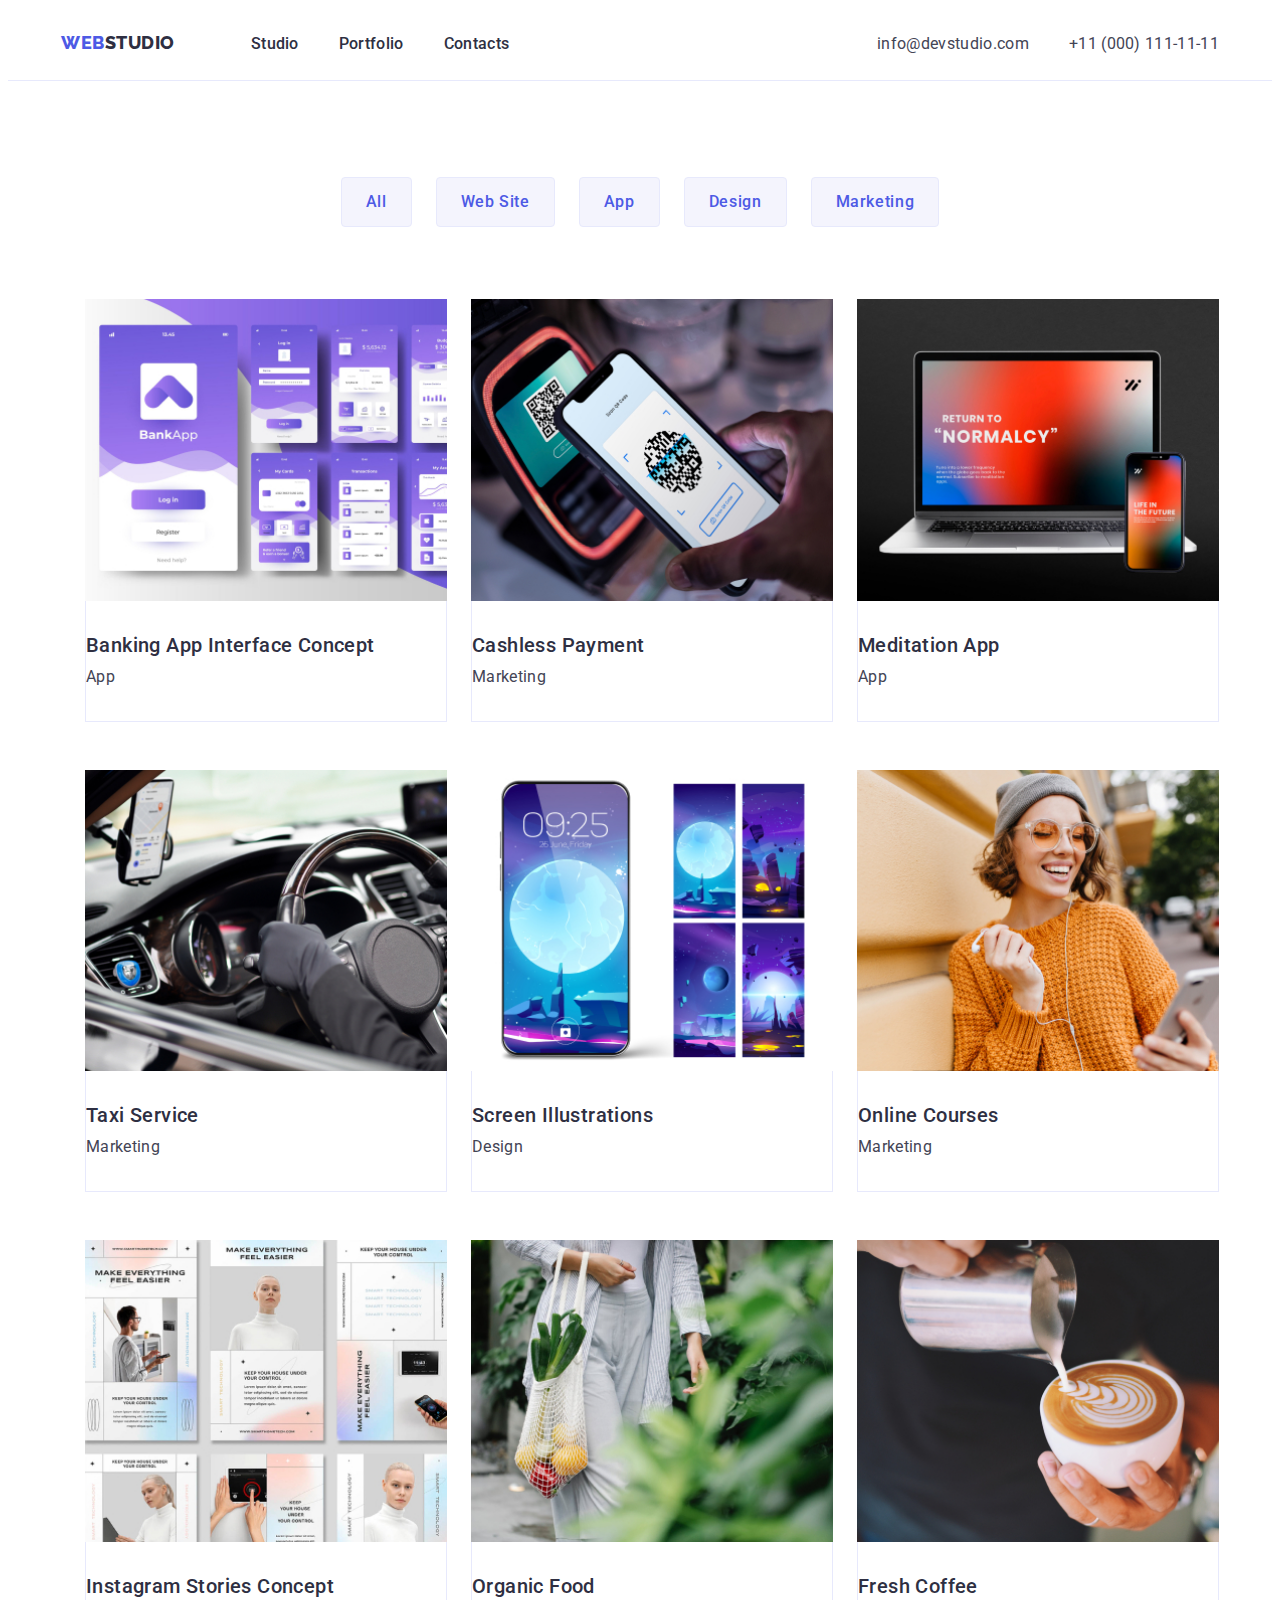
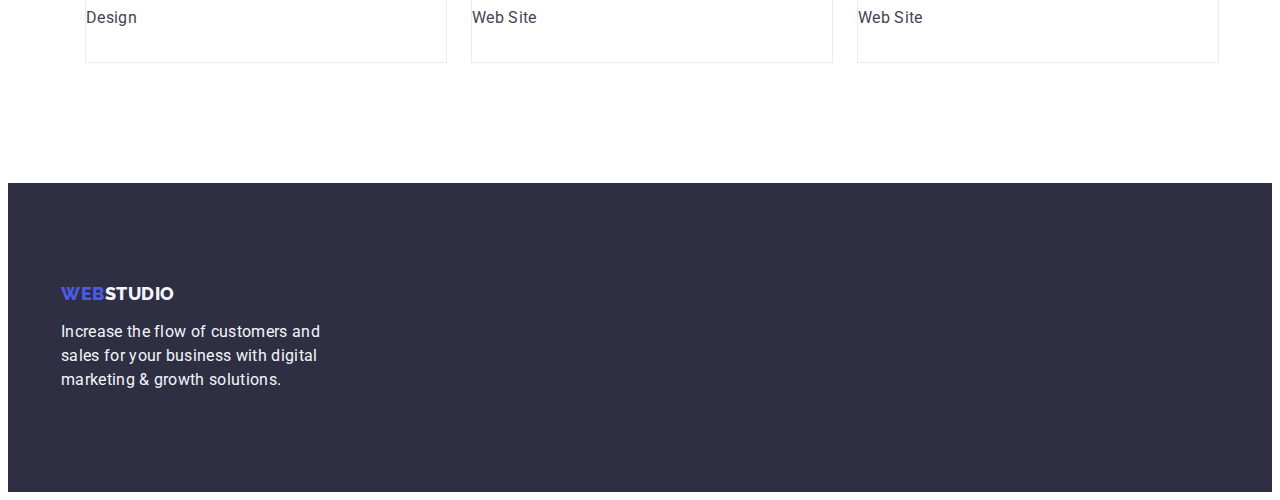
==== portfolio.html @ ad2b25e8 "Initial commit" ====
<!DOCTYPE html>
<html lang="en">
  <head>
    <meta charset="UTF-8">
    <meta http-equiv="X-UA-Compatible" content="IE=edge" >
    <meta name="viewport" content="width=device-width, initial-scale=1.0" >
    <title>Portfolio</title>
    <link rel="preconnect" href="https://fonts.googleapis.com" >
    <link rel="preconnect" href="https://fonts.gstatic.com" crossorigin >
    <link  
      href="https://fonts.googleapis.com/css2?family=Raleway:wght@800&family=Roboto:wght@400;500;700;900&display=swap" 
      rel="stylesheet">
    <link rel="stylesheet" href="css/styles.css">
  </head>
  <body>
    <!-- ================= HEADER ================= -->
    <header class="page-header">
      <div class="container page-header-container">
        <nav class="page-nav">
          <a class="logo link" href="./index.html">
            Web<span class="span-logo">Studio</span>
          </a>
          <ul class="list menu-list">
            <li>
              <a class="link-nav link" href="./index.html">Studio</a>
            </li>
            <li>
              <a class="link-nav link" href="./portfolio.html">Portfolio</a>
            </li>
            <li>
              <a class="link-nav link" href="">Contacts</a>
            </li>
          </ul>
        </nav>
        <address class="contacts">
          <ul class="list contacts-list">
            <li>
              <a class="link contact-item" href="mailto:info@devstudio.com">info@devstudio.com</a>
            </li>
            <li>
              <a class="link contact-item" href="tel:+110001111111">+11 (000) 111-11-11</a>
            </li>
          </ul>
        </address>
      </div>
    </header>
    <!--================= HEADER end ================= -->
    <main>
      <section class="gallery">
        <!-- ================= FILTERS =================  -->
        <h1 class="section-title visually-hidden">Our projects</h1>
        <div class="container">
           <ul class="list filter-list">
            <li><button class="filter-item" type="button">All</button></li>
            <li><button class="filter-item" type="button">Web Site</button></li>
            <li><button class="filter-item" type="button">App</button></li>
            <li><button class="filter-item" type="button">Design</button></li>
            <li><button class="filter-item" type="button">Marketing</button></li>
          </ul>
        </div>

          <!-- ================= FILTERS end =================  -->
        <div class="container">
          <ul class="list flex-grid-margin">
            <li class="list-content-item gallery-item">
              <a class="link" href="">
                <img class="grid-image" src="./images/Banking-App.jpg" alt="Banking APP presetation images">
              </a>
              <div class="gallery-item-border">
                <h2 class="list-content-title">Banking App Interface Concept</h2>
                <p class="item-description">App</p>
              </div>
            </li>
            <li class="list-content-item gallery-item">
              <a class="link" href="">
                <img class="grid-image" src="./images/Cashless-Paiment.jpg" alt="Cashless Payment APP image">
              </a>
              <div class="gallery-item-border">
                <h2 class="list-content-title">Cashless Payment</h2>
                <p class="item-description">Marketing</p>
              </div>
            </li>
            <li class="list-content-item gallery-item">
              <a class="link" href="">
                <img class="grid-image" src="./images/Meditation-App.jpg" alt="Meditation APP image">
              </a>
              <div class="gallery-item-border">
                <h2 class="list-content-title">Meditation App</h2>
                <p class="item-description">App</p>
              </div>
            </li>
            <li class="list-content-item gallery-item">
              <a class="link" href="">
                <img class="grid-image" src="./images/Taxi-Service.jpg" alt="Taxi Service APP in use">
                </a>
                <div class="gallery-item-border">
                  <h2 class="list-content-title">Taxi Service</h2>
                  <p class="item-description">Marketing</p>
                </div>
            </li>
            <li class="list-content-item gallery-item">
              <a class="link" href="">
                <img class="grid-image" src="./images/Screen-Illustrations.jpg" alt="images on the screen of phone">
                </a>
                <div class="gallery-item-border">
                  <h2 class="list-content-title">Screen Illustrations</h2>
                  <p class="item-description">Design</p>
                </div>
            </li>
            <li class="list-content-item gallery-item">
              <a class="link" href="">
                <img class="grid-image" src="./images/Online-Courses.jpg" alt="Happy girl with the phone">
                </a>
                <div class="gallery-item-border">
                  <h2 class="list-content-title">Online Courses</h2>
                  <p class="item-description">Marketing</p>
                </div>
            </li>
            <li class="list-content-item gallery-item">
              <a class="link" href="">
                <img class="grid-image" src="./images/Instagram-Stories.jpg" alt="smart house instagram-page presetation images">
              </a>
              <div class="gallery-item-border">
                <h2 class="list-content-title">Instagram Stories Concept</h2>
                <p class="item-description">Design</p>
              </div>
            </li>
            <li class="list-content-item gallery-item">
              <a class="link" href="">
                <img class="grid-image" src="./images/Organic-Food.jpg" alt="photo of a woman with basket with groseries">
              </a>
                <div class="gallery-item-border">
                  <h2 class="list-content-title">Organic Food</h2>
                  <p class="item-description">Web Site</p>
                </div>
            </li>
            <li class="list-content-item gallery-item">
              <a class="link" href="">
                <img class="grid-image" src="./images/Fresh-Coffee.jpg" alt="photo of a cup of capucchino">
              </a>
              <div class="gallery-item-border">
                  <h2 class="list-content-title">Fresh Coffee</h2>
                  <p class="item-description">Web Site</p>
              </div>
           </li>
          </ul>          
        </div>
      </section>
    </main>
    <!-- ================= FOOTER ================= -->
    <footer class="footer">
      <div class="container">
        <a class="logo link" href="./index.html">Web<span class="span-logo">Studio</span></a>
        <p class="footer-text">
          Increase the flow of customers and sales for your business with digital
          marketing & growth solutions.
        </p>
      </div>
    </footer>
  </body>
</html>
---- css/styles.css ----
:root {
  --color-dark: #2e2f42;
  --color-light: #ffffff;
  --color-cloud: #f4f4fd;
  --color-cornflower: #e7e9fc;
  --color-slate: #434455;
  --color-interactive-hover: #404bbf;
  --color-interactive-normal: #4d5ae5; 
  --card-set-gap: 24px;
}

body {
  color: var(--color-slate);
  background-color: var(--color-light);
  font-family: 'Roboto', sans-serif;
}

.list {
  list-style: none;
}

.link {
  text-decoration: none;
}

button {
  cursor: pointer;
}

h1,
h2,
h3,
h4,
p {
  margin-top: 0;
  margin-bottom: 0;
}

ul,
ol {
  margin-top: 0;
  margin-bottom: 0;
  padding-left: 0;
}

img {
  display: block;
}

.container {
  width: 1158px;
  margin: 0 auto;
  padding: 0 15px;
}


.section-title {
  font-weight: 700;
  font-size: 36px;
  line-height: 1.11;
  text-align: center;
  letter-spacing: 0.02em;
  text-transform: capitalize;
  color: var(--color-dark);
  margin-bottom: 72px;
}

.list-content-item {
  background-color: var(--color-light);
}

.visually-hidden {
  position: absolute;
  width: 1px;
  height: 1px;
  margin: -1px;
  border: 0;
  padding: 0;
  white-space: nowrap;
  clip-path: inset(100%);
  clip: rect(0 0 0 0);
  overflow: hidden;
}

/* -------------------- cards content ---------- */
.flex-grid-gap {
  display: flex;
  column-gap: var(--card-set-gap);
  flex-wrap: wrap;
  color: rgb(34, 144, 144);
}

.grid-image {
  width: 100%;
}
.card-description {
padding-top: 32px;
padding-bottom: 32px;
}

.list-content-title {
  font-weight: 500;
  font-size: 20px;
  line-height: 1.2;
  letter-spacing: 0.02em;
  color: var(--color-dark);
  /*margin-top: 32px;*/
  margin-bottom: 8px;
}

.item-description {
  color: var(--color-slate);
  line-height: 1.5;
  letter-spacing: 0.02em;
  /*padding-bottom: 32px;*/
}

/* /cards content ----------------- */

/* -------------HEADER------------- */
.page-header {
  padding-top: 24px;
  padding-bottom: 24px;
  border-bottom: 1px solid var(--color-cornflower);
}

.page-header-container {
  display: flex;
  align-items: center;
  /*justify-content: space-between; instead use "margin-left:
 auto" for .contacts*/
}

.page-nav {
  display: flex;
  column-gap: 76px;
}

.logo {
  color: var(--color-interactive-normal);
  font-family: 'Raleway', sans-serif;
  font-weight: 800;
  font-size: 18px;
  line-height: 1.17;
  letter-spacing: 0.03em;
  text-transform: uppercase;
}

.span-logo {
  color: var(--color-dark);
}

.menu-list {
  display: flex;
  column-gap: 40px;
  font-weight: 500;
  font-size: 16px;
  line-height: 1.5;
  letter-spacing: 0.02em;
}

.link-nav {
  color: var(--color-dark);
  font-weight: 500;
  font-size: 16px;
  line-height: 1.5;
  letter-spacing: 0.02em;
}

.contacts {
  font-style: normal;
  font-weight: 400;
  font-size: 16px;
  line-height: 1.5;
  letter-spacing: 0.02em;
  margin-left: auto;
}
.contacts-list {
  display: flex;
  column-gap: 40px;
}
.contact-item {
  color: var(--color-slate);
  font-style: normal;
}
.link-nav:hover, .link-nav:focus,
.contact-item:hover, .contact-item:focus {
  color:  var(--color-interactive-hover);
}
.modal-button:hover,.modal-button:focus {
  background-color: var(--color-interactive-hover);

}
/* -------------END-HEADER------------- */

/* ------------- HERO ------------- */
.hero {
  background-color: var(--color-dark);
  color: var(--color-light);
}
.hero-container {
  width: 496px;
  padding: 188px 0;
}
.title-hero {
  font-weight: 700;
  font-size: 56px;
  line-height: 1.07;
  letter-spacing: 0.02em;
  overflow-wrap: normal;
  margin-bottom: 48px;
}
.modal-button {
  width: 169px;
  height: 56px;
  background: var(--color-interactive-normal);
  color: var(--color-light);
  box-shadow: 0px 4px 4px rgba(0, 0, 0, 0.15);
  border-radius: 4px;
  font-family: inherit;
  font-weight: 500;
  font-size: 16px;
  line-height: 1.5;
  align-items: center;
  letter-spacing: 0.04em;
  cursor: pointer;
  display: block;
  margin-left: auto;
  margin-right: auto;
}
/* ------------- END HERO ------------- */
.strengths {
  padding-top: 120px;
  padding-bottom: 120px;
  text-align: left;
}
.strength-list-item {
flex-basis: calc(100%/4 - 24px);
}


.work {
  padding-bottom: 120px;
}
.work-list {
  display: flex;
  column-gap: var(--card-set-gap);
}
.team {
  background-color: var(--color-cloud);
  text-align: center;
  padding-top: 120px;
  padding-bottom: 121px;
}
.footer {
  background-color: var(--color-dark);
  color: var(--color-cloud);
  padding-top: 100px;
  padding-bottom: 100px;
}
.footer-text {
  width: 264px;
  font-weight: 400;
  font-size: 16px;
  line-height: 1.5;
  letter-spacing: 0.02em;
  margin-top: 16px;
}

.footer  .span-logo{
  color: var(--color-cloud);
}
/*Portfolio*/
.gallery {
  padding-bottom: 120px;
}
.filter-list {
  display: flex;
  justify-content: center;
  column-gap: var(--card-set-gap);
  padding-top: 96px;
  padding-bottom: 72px;
  padding-right: 0;
  /*margin-left: auto;
  margin-right: auto;*/ 

}
.filter-item {
  border: 1px solid var(--color-cornflower);
  border-radius: 4px;
  background-color: var(--color-cloud);
  color: var(--color-interactive-normal);
  font-family: inherit;
  font-weight: 500;
  font-size: 16px;
  line-height: 1.5;
  letter-spacing: 0.04em;
  padding: 12px 24px;
  cursor: pointer;
}
.filter-item:hover,
.filter-item:focus {
  color: var(--color-light);
  background-color: var(--color-interactive-hover);
}

.flex-grid-margin {
  display: flex;
  flex-wrap: wrap;
  margin-left: calc(- var(--card-set-gap));
  margin-bottom: -48px;
} 
.gallery-item {
  flex-basis: calc(100% / 3 - 24px);
  margin-left: 24px;
  margin-bottom: 48px;
}
.gallery-item-border {
  padding-top: 32px;
  padding-bottom: 32px;
  border-left: 1px solid var(--color-cornflower);
  border-bottom: 1px solid var(--color-cornflower);
  border-right: 1px solid var(--color-cornflower);
  }
/*Portfolio END*/
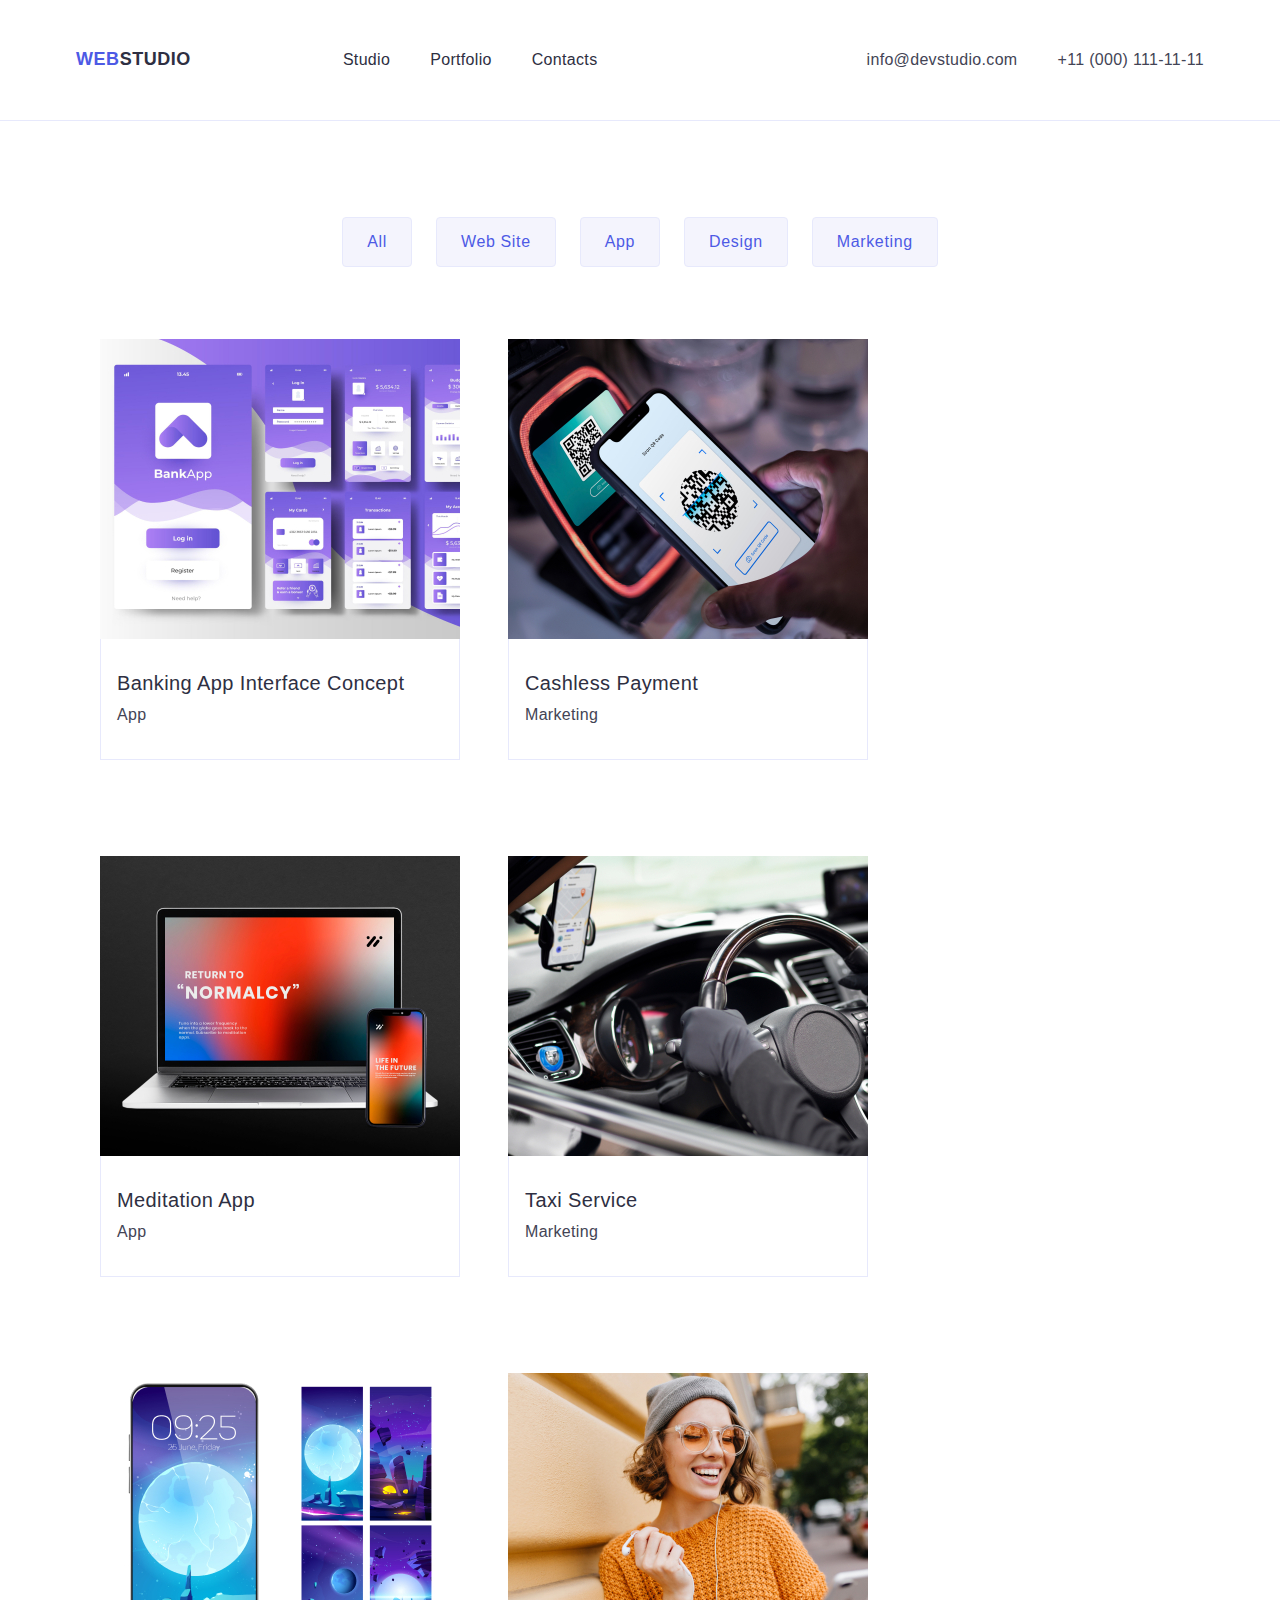
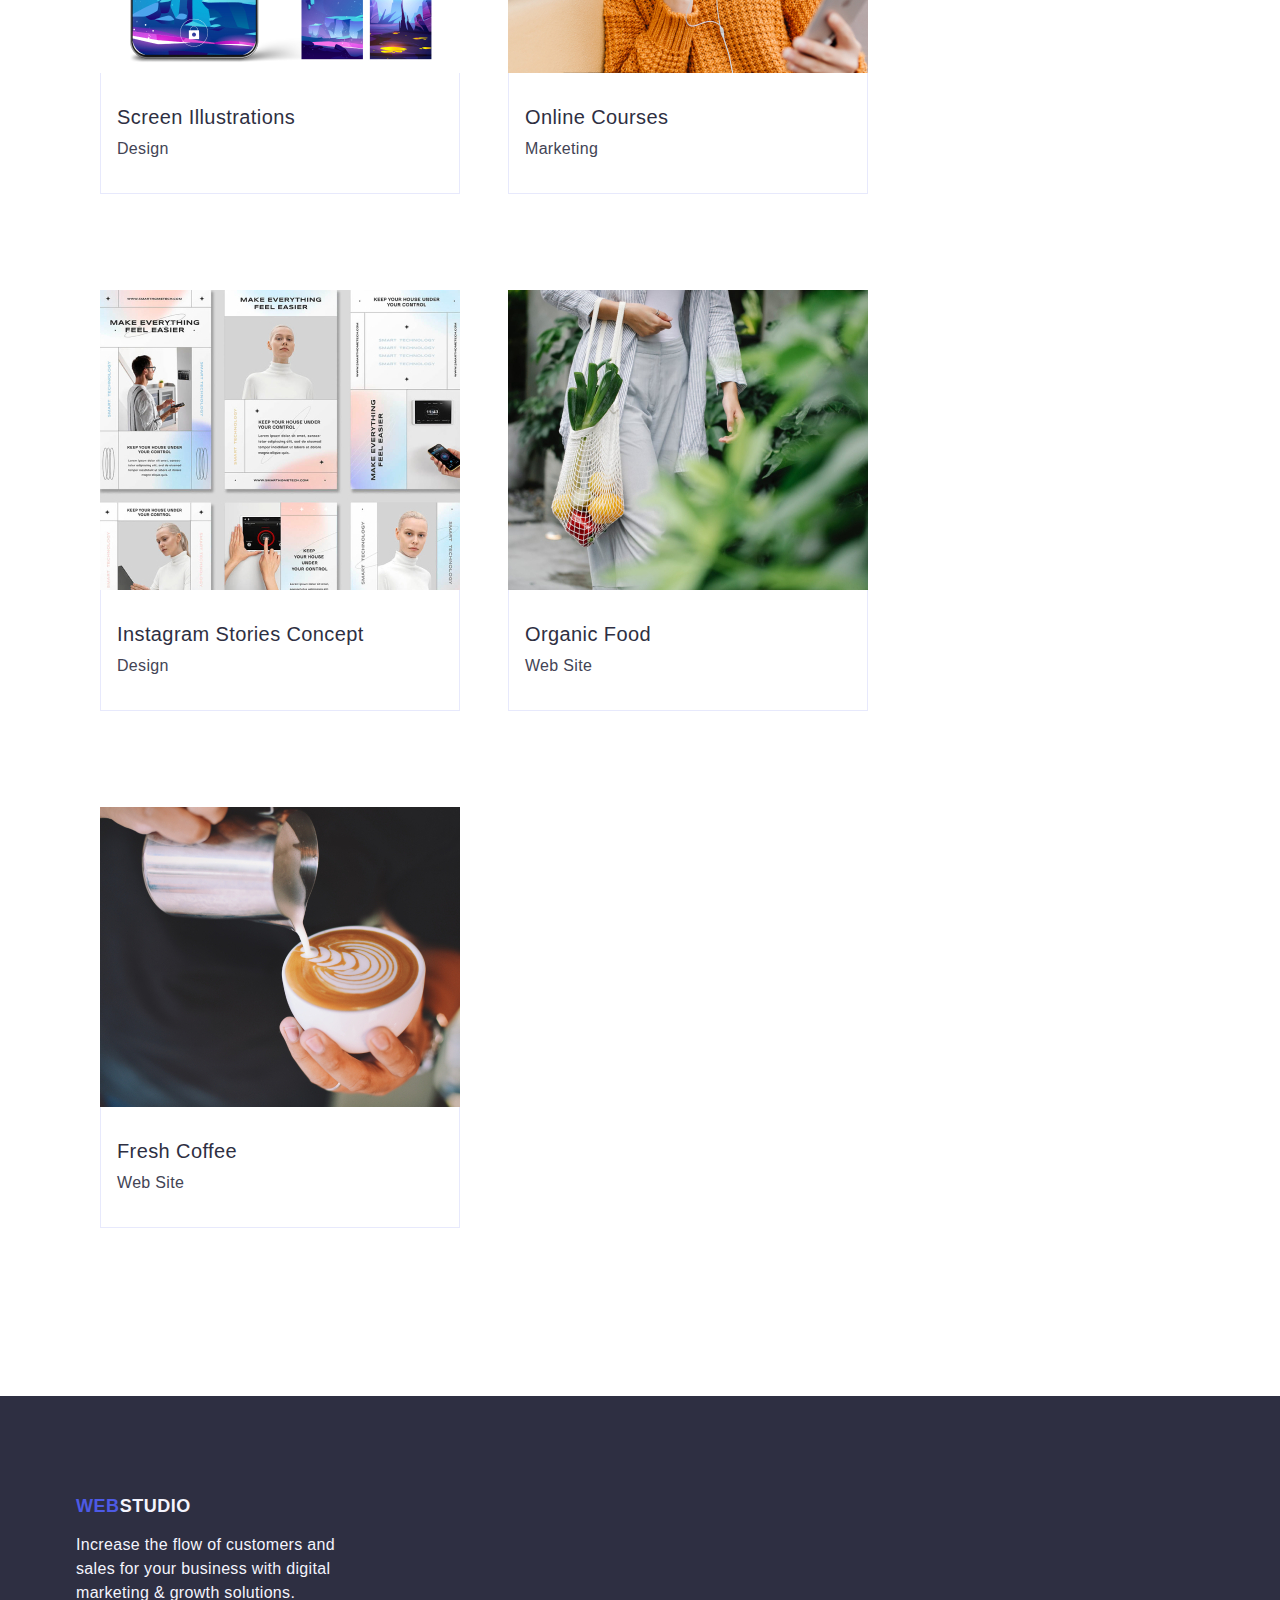
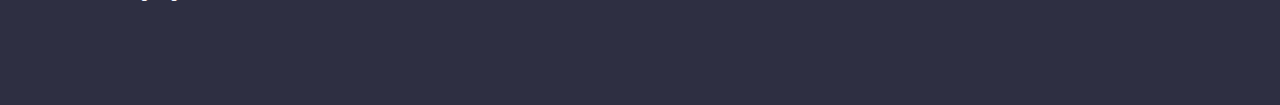
==== commit d40c34da: "error correction" ====
--- a/portfolio.html
+++ b/portfolio.html
@@ -1,161 +1,164 @@
 <!DOCTYPE html>
 <html lang="en">
-  <head>
-    <meta charset="UTF-8">
-    <meta http-equiv="X-UA-Compatible" content="IE=edge" >
-    <meta name="viewport" content="width=device-width, initial-scale=1.0" >
-    <title>Portfolio</title>
-    <link rel="preconnect" href="https://fonts.googleapis.com" >
-    <link rel="preconnect" href="https://fonts.gstatic.com" crossorigin >
-    <link  
-      href="https://fonts.googleapis.com/css2?family=Raleway:wght@800&family=Roboto:wght@400;500;700;900&display=swap" 
-      rel="stylesheet">
-    <link rel="stylesheet" href="css/styles.css">
-  </head>
-  <body>
-    <!-- ================= HEADER ================= -->
-    <header class="page-header">
-      <div class="container page-header-container">
-        <nav class="page-nav">
-          <a class="logo link" href="./index.html">
-            Web<span class="span-logo">Studio</span>
-          </a>
-          <ul class="list menu-list">
-            <li>
-              <a class="link-nav link" href="./index.html">Studio</a>
-            </li>
-            <li>
-              <a class="link-nav link" href="./portfolio.html">Portfolio</a>
-            </li>
-            <li>
-              <a class="link-nav link" href="">Contacts</a>
-            </li>
-          </ul>
-        </nav>
-        <address class="contacts">
-          <ul class="list contacts-list">
-            <li>
-              <a class="link contact-item" href="mailto:info@devstudio.com">info@devstudio.com</a>
-            </li>
-            <li>
-              <a class="link contact-item" href="tel:+110001111111">+11 (000) 111-11-11</a>
-            </li>
-          </ul>
-        </address>
-      </div>
-    </header>
-    <!--================= HEADER end ================= -->
-    <main>
-      <section class="gallery">
-        <!-- ================= FILTERS =================  -->
+
+<head>
+  <meta charset="UTF-8">
+  <meta http-equiv="X-UA-Compatible" content="IE=edge">
+  <meta name="viewport" content="width=device-width, initial-scale=1.0">
+  <title>Portfolio</title>
+  <link rel="stylesheet"
+    href="https://cdnjs.cloudflare.com/ajax/libs/modern-normalize/1.1.0/modern-normalize.min.css" />
+  <link rel="preconnect" href="https://fonts.googleapis.com">
+  <link rel="preconnect" href="https://fonts.gstatic.com" crossorigin>
+  <link rel="stylesheet" href="css/styles.css">
+</head>
+
+<body>
+  <!-- ================= HEADER ================= -->
+  <!-- ================= HEADER ================= -->
+  <header class="page-header">
+    <div class="container page-header-container">
+      <nav class="page-nav">
+        <a class="logo link" href="./index.html">
+          Web<span class="span-logo">Studio</span>
+        </a>
+        <ul class="list menu-list">
+          <li>
+            <a class="link-nav link" href="./index.html">Studio</a>
+          </li>
+          <li>
+            <a class="link-nav link" href="./portfolio.html">Portfolio</a>
+          </li>
+          <li>
+            <a class="link-nav link" href="">Contacts</a>
+          </li>
+        </ul>
+      </nav>
+      <address class="contacts">
+        <ul class="list contacts-list">
+          <li>
+            <a class="link contact-item" href="mailto:info@devstudio.com">info@devstudio.com</a>
+          </li>
+          <li>
+            <a class="link contact-item" href="tel:+110001111111">+11 (000) 111-11-11</a>
+          </li>
+        </ul>
+      </address>
+    </div>
+  </header>
+  <!--================= HEADER end ================= -->
+  <main>
+    <section class="gallery">
+      <!-- ================= FILTERS =================  -->
+      <div class="container">
         <h1 class="section-title visually-hidden">Our projects</h1>
-        <div class="container">
-           <ul class="list filter-list">
-            <li><button class="filter-item" type="button">All</button></li>
-            <li><button class="filter-item" type="button">Web Site</button></li>
-            <li><button class="filter-item" type="button">App</button></li>
-            <li><button class="filter-item" type="button">Design</button></li>
-            <li><button class="filter-item" type="button">Marketing</button></li>
-          </ul>
-        </div>
+        <ul class="list filter-list">
+          <li><button class="filter-item" type="button">All</button></li>
+          <li><button class="filter-item" type="button">Web Site</button></li>
+          <li><button class="filter-item" type="button">App</button></li>
+          <li><button class="filter-item" type="button">Design</button></li>
+          <li><button class="filter-item" type="button">Marketing</button></li>
+        </ul>
 
-          <!-- ================= FILTERS end =================  -->
-        <div class="container">
-          <ul class="list flex-grid-margin">
-            <li class="list-content-item gallery-item">
-              <a class="link" href="">
-                <img class="grid-image" src="./images/Banking-App.jpg" alt="Banking APP presetation images">
-              </a>
+
+        <!-- ================= FILTERS end =================  -->
+        <ul class="list flex-grid-portfolio">
+          <li class="list-content-item gallery-item">
+            <a class="link" href="">
+              <img class="grid-image" src="./images/Banking-App.jpg" alt="Banking APP presetation images">
               <div class="gallery-item-border">
                 <h2 class="list-content-title">Banking App Interface Concept</h2>
                 <p class="item-description">App</p>
               </div>
-            </li>
-            <li class="list-content-item gallery-item">
-              <a class="link" href="">
-                <img class="grid-image" src="./images/Cashless-Paiment.jpg" alt="Cashless Payment APP image">
-              </a>
+            </a>
+          </li>
+          <li class="list-content-item gallery-item">
+            <a class="link" href="">
+              <img class="grid-image" src="./images/Cashless-Paiment.jpg" alt="Cashless Payment APP image">
               <div class="gallery-item-border">
                 <h2 class="list-content-title">Cashless Payment</h2>
                 <p class="item-description">Marketing</p>
               </div>
-            </li>
-            <li class="list-content-item gallery-item">
-              <a class="link" href="">
-                <img class="grid-image" src="./images/Meditation-App.jpg" alt="Meditation APP image">
-              </a>
+            </a>
+          </li>
+          <li class="list-content-item gallery-item">
+            <a class="link" href="">
+              <img class="grid-image" src="./images/Meditation-App.jpg" alt="Meditation APP image">
               <div class="gallery-item-border">
                 <h2 class="list-content-title">Meditation App</h2>
                 <p class="item-description">App</p>
               </div>
-            </li>
-            <li class="list-content-item gallery-item">
-              <a class="link" href="">
-                <img class="grid-image" src="./images/Taxi-Service.jpg" alt="Taxi Service APP in use">
-                </a>
-                <div class="gallery-item-border">
-                  <h2 class="list-content-title">Taxi Service</h2>
-                  <p class="item-description">Marketing</p>
-                </div>
-            </li>
-            <li class="list-content-item gallery-item">
-              <a class="link" href="">
-                <img class="grid-image" src="./images/Screen-Illustrations.jpg" alt="images on the screen of phone">
-                </a>
-                <div class="gallery-item-border">
-                  <h2 class="list-content-title">Screen Illustrations</h2>
-                  <p class="item-description">Design</p>
-                </div>
-            </li>
-            <li class="list-content-item gallery-item">
-              <a class="link" href="">
-                <img class="grid-image" src="./images/Online-Courses.jpg" alt="Happy girl with the phone">
-                </a>
-                <div class="gallery-item-border">
-                  <h2 class="list-content-title">Online Courses</h2>
-                  <p class="item-description">Marketing</p>
-                </div>
-            </li>
-            <li class="list-content-item gallery-item">
-              <a class="link" href="">
-                <img class="grid-image" src="./images/Instagram-Stories.jpg" alt="smart house instagram-page presetation images">
-              </a>
+            </a>
+          </li>
+          <li class="list-content-item gallery-item">
+            <a class="link" href="">
+              <img class="grid-image" src="./images/Taxi-Service.jpg" alt="Taxi Service APP in use">
+              <div class="gallery-item-border">
+                <h2 class="list-content-title">Taxi Service</h2>
+                <p class="item-description">Marketing</p>
+              </div>
+            </a>
+          </li>
+          <li class="list-content-item gallery-item">
+            <a class="link" href="">
+              <img class="grid-image" src="./images/Screen-Illustrations.jpg" alt="images on the screen of phone">
+              <div class="gallery-item-border">
+                <h2 class="list-content-title">Screen Illustrations</h2>
+                <p class="item-description">Design</p>
+              </div>
+            </a>
+          </li>
+          <li class="list-content-item gallery-item">
+            <a class="link" href="">
+              <img class="grid-image" src="./images/Online-Courses.jpg" alt="Happy girl with the phone">
+              <div class="gallery-item-border">
+                <h2 class="list-content-title">Online Courses</h2>
+                <p class="item-description">Marketing</p>
+              </div>
+            </a>
+          </li>
+          <li class="list-content-item gallery-item">
+            <a class="link" href="">
+              <img class="grid-image" src="./images/Instagram-Stories.jpg"
+                alt="smart house instagram-page presetation images">
               <div class="gallery-item-border">
                 <h2 class="list-content-title">Instagram Stories Concept</h2>
                 <p class="item-description">Design</p>
               </div>
-            </li>
-            <li class="list-content-item gallery-item">
-              <a class="link" href="">
-                <img class="grid-image" src="./images/Organic-Food.jpg" alt="photo of a woman with basket with groseries">
-              </a>
-                <div class="gallery-item-border">
-                  <h2 class="list-content-title">Organic Food</h2>
-                  <p class="item-description">Web Site</p>
-                </div>
-            </li>
-            <li class="list-content-item gallery-item">
-              <a class="link" href="">
-                <img class="grid-image" src="./images/Fresh-Coffee.jpg" alt="photo of a cup of capucchino">
-              </a>
+            </a>
+          </li>
+          <li class="list-content-item gallery-item">
+            <a class="link" href="">
+              <img class="grid-image" src="./images/Organic-Food.jpg" alt="photo of a woman with basket with groseries">
               <div class="gallery-item-border">
-                  <h2 class="list-content-title">Fresh Coffee</h2>
-                  <p class="item-description">Web Site</p>
+                <h2 class="list-content-title">Organic Food</h2>
+                <p class="item-description">Web Site</p>
               </div>
-           </li>
-          </ul>          
-        </div>
-      </section>
-    </main>
-    <!-- ================= FOOTER ================= -->
-    <footer class="footer">
-      <div class="container">
-        <a class="logo link" href="./index.html">Web<span class="span-logo">Studio</span></a>
-        <p class="footer-text">
-          Increase the flow of customers and sales for your business with digital
-          marketing & growth solutions.
-        </p>
+            </a>
+          </li>
+          <li class="list-content-item gallery-item">
+            <a class="link" href="">
+              <img class="grid-image" src="./images/Fresh-Coffee.jpg" alt="photo of a cup of capucchino">
+              <div class="gallery-item-border">
+                <h2 class="list-content-title">Fresh Coffee</h2>
+                <p class="item-description">Web Site</p>
+              </div>
+            </a>
+          </li>
+        </ul>
       </div>
-    </footer>
-  </body>
-</html>
+    </section>
+  </main>
+  <!-- ================= FOOTER ================= -->
+  <footer class="footer">
+    <div class="container">
+      <a class="logo link" href="./index.html">Web<span class="span-logo">Studio</span></a>
+      <p class="footer-text">
+        Increase the flow of customers and sales for your business with digital
+        marketing & growth solutions.
+      </p>
+    </div>
+  </footer>
+</body>
+
+</html>--- a/css/styles.css
+++ b/css/styles.css
@@ -5,7 +5,7 @@
   --color-cornflower: #e7e9fc;
   --color-slate: #434455;
   --color-interactive-hover: #404bbf;
-  --color-interactive-normal: #4d5ae5; 
+  --color-interactive-normal: #4d5ae5;
   --card-set-gap: 24px;
 }
 
@@ -85,17 +85,13 @@
 /* -------------------- cards content ---------- */
 .flex-grid-gap {
   display: flex;
-  column-gap: var(--card-set-gap);
+  gap: var(--card-set-gap);
   flex-wrap: wrap;
   color: rgb(34, 144, 144);
 }
 
 .grid-image {
   width: 100%;
-}
-.card-description {
-padding-top: 32px;
-padding-bottom: 32px;
 }
 
 .list-content-title {
@@ -133,6 +129,7 @@
 
 .page-nav {
   display: flex;
+  align-items: center;
   column-gap: 76px;
 }
 
@@ -144,6 +141,7 @@
   line-height: 1.17;
   letter-spacing: 0.03em;
   text-transform: uppercase;
+  margin-right: 76px;
 }
 
 .span-logo {
@@ -152,7 +150,8 @@
 
 .menu-list {
   display: flex;
-  column-gap: 40px;
+  gap: 40px;
+  padding: 24px 0;
   font-weight: 500;
   font-size: 16px;
   line-height: 1.5;
@@ -160,6 +159,7 @@
 }
 
 .link-nav {
+  padding: 24px 0;
   color: var(--color-dark);
   font-weight: 500;
   font-size: 16px;
@@ -175,47 +175,59 @@
   letter-spacing: 0.02em;
   margin-left: auto;
 }
+
 .contacts-list {
   display: flex;
-  column-gap: 40px;
-}
+  gap: 40px;
+}
+
 .contact-item {
   color: var(--color-slate);
   font-style: normal;
 }
-.link-nav:hover, .link-nav:focus,
-.contact-item:hover, .contact-item:focus {
-  color:  var(--color-interactive-hover);
-}
-.modal-button:hover,.modal-button:focus {
+
+.link-nav:hover,
+.link-nav:focus,
+.contact-item:hover,
+.contact-item:focus {
+  color: var(--color-interactive-hover);
+}
+
+.modal-button:hover,
+.modal-button:focus {
   background-color: var(--color-interactive-hover);
 
 }
+
 /* -------------END-HEADER------------- */
 
 /* ------------- HERO ------------- */
 .hero {
   background-color: var(--color-dark);
   color: var(--color-light);
-}
-.hero-container {
-  width: 496px;
   padding: 188px 0;
 }
+
 .title-hero {
   font-weight: 700;
-  font-size: 56px;
+  font-size: 52px;
   line-height: 1.07;
   letter-spacing: 0.02em;
   overflow-wrap: normal;
-  margin-bottom: 48px;
-}
+  text-align: center;
+  margin: 0 auto 48px auto;
+  max-width: 496px;
+  padding: 0;
+}
+
 .modal-button {
-  width: 169px;
   height: 56px;
+  min-width: 169px;
+  border: none;
   background: var(--color-interactive-normal);
   color: var(--color-light);
   box-shadow: 0px 4px 4px rgba(0, 0, 0, 0.15);
+  border: none;
   border-radius: 4px;
   font-family: inherit;
   font-weight: 500;
@@ -228,38 +240,57 @@
   margin-left: auto;
   margin-right: auto;
 }
+
 /* ------------- END HERO ------------- */
 .strengths {
-  padding-top: 120px;
-  padding-bottom: 120px;
+  padding: 120px 0;
   text-align: left;
 }
+
 .strength-list-item {
-flex-basis: calc(100%/4 - 24px);
-}
-
-
+  flex-basis: calc((100% - 3 * var(--card-set-gap)) / 4);
+}
+
+/* -----------------3-d section -------- */
 .work {
   padding-bottom: 120px;
 }
-.work-list {
-  display: flex;
-  column-gap: var(--card-set-gap);
-}
+
+.work-item {
+  width: calc((100% - 2*var(--card-set-gap)) / 3);
+}
+
+/* ---------------4st section ------------ */
 .team {
   background-color: var(--color-cloud);
   text-align: center;
   padding-top: 120px;
-  padding-bottom: 121px;
-}
+  padding: 120px 0;
+}
+
+.team-item {
+  width: calc((100% - 3*var(--card-set-gap)) / 4);
+  border-radius: 0px 0px 4px 4px;
+}
+
+.card-description {
+  padding: 32px 16px
+}
+
 .footer {
   background-color: var(--color-dark);
   color: var(--color-cloud);
   padding-top: 100px;
   padding-bottom: 100px;
 }
+
+.futer-link {
+  display: inline-block;
+  margin-bottom: 16px;
+}
+
 .footer-text {
-  width: 264px;
+  max-width: 264px;
   font-weight: 400;
   font-size: 16px;
   line-height: 1.5;
@@ -267,24 +298,28 @@
   margin-top: 16px;
 }
 
-.footer  .span-logo{
+.footer .span-logo {
   color: var(--color-cloud);
 }
+
 /*Portfolio*/
 .gallery {
-  padding-bottom: 120px;
-}
+  padding: 96px 0 120px;
+}
+
 .filter-list {
   display: flex;
   justify-content: center;
-  column-gap: var(--card-set-gap);
+  gap: var(--card-set-gap);
+  margin-bottom: 72px;
+  /*
   padding-top: 96px;
-  padding-bottom: 72px;
   padding-right: 0;
-  /*margin-left: auto;
-  margin-right: auto;*/ 
-
-}
+  margin-left: auto;
+  margin-right: auto;*/
+
+}
+
 .filter-item {
   border: 1px solid var(--color-cornflower);
   border-radius: 4px;
@@ -298,28 +333,40 @@
   padding: 12px 24px;
   cursor: pointer;
 }
+
 .filter-item:hover,
 .filter-item:focus {
   color: var(--color-light);
   background-color: var(--color-interactive-hover);
-}
-
+  border: 1px solid transparent;
+}
+
+.flex-grid-portfolio {
+  display: flex;
+  flex-wrap: wrap;
+  column-gap: 24px;
+  row-gap: 48px;
+}
+/*
 .flex-grid-margin {
   display: flex;
   flex-wrap: wrap;
   margin-left: calc(- var(--card-set-gap));
   margin-bottom: -48px;
-} 
+}
+alternative grid by magin +&-
+*/
+
 .gallery-item {
-  flex-basis: calc(100% / 3 - 24px);
+  flex-basis: calc((100% - 2*var(--card-set-gap))/3);
   margin-left: 24px;
   margin-bottom: 48px;
 }
+
 .gallery-item-border {
-  padding-top: 32px;
-  padding-bottom: 32px;
-  border-left: 1px solid var(--color-cornflower);
-  border-bottom: 1px solid var(--color-cornflower);
-  border-right: 1px solid var(--color-cornflower);
-  }
-/*Portfolio END*/
+  padding: 32px 16px;
+  border: 1px solid var(--color-cornflower);
+  border-top: none;
+}
+
+/*Portfolio END*/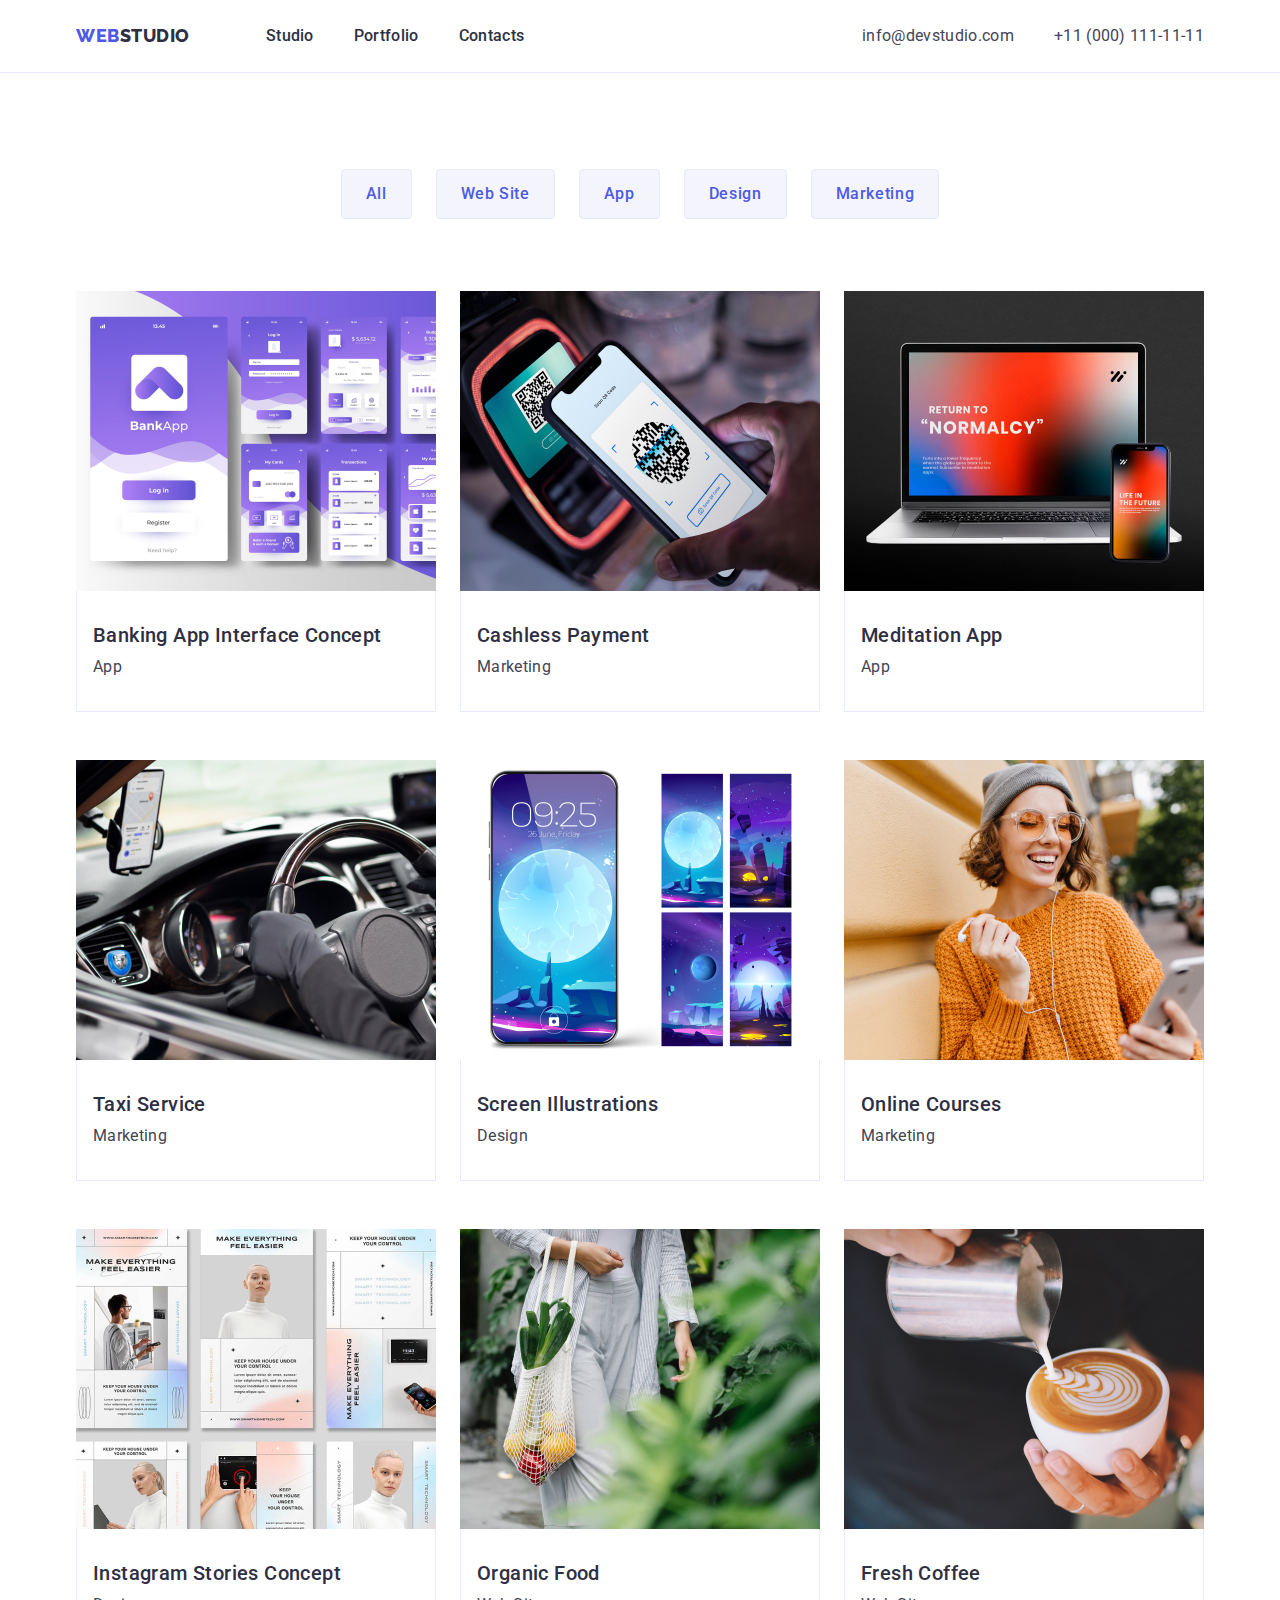
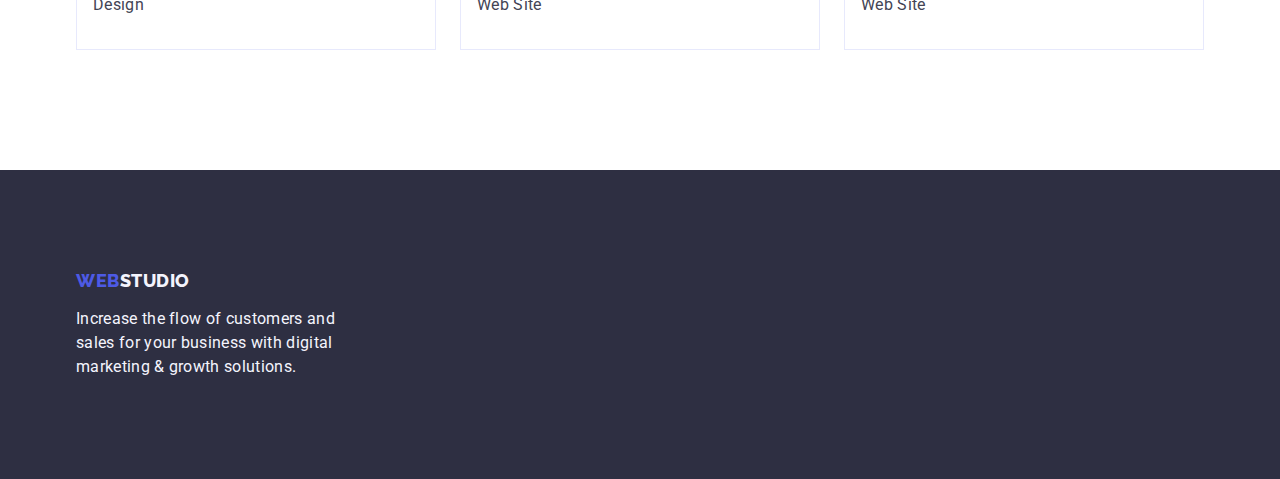
==== commit fda35b05: "Mentors corrections" ====
--- a/portfolio.html
+++ b/portfolio.html
@@ -6,17 +6,21 @@
   <meta http-equiv="X-UA-Compatible" content="IE=edge">
   <meta name="viewport" content="width=device-width, initial-scale=1.0">
   <title>Portfolio</title>
-  <link rel="stylesheet"
-    href="https://cdnjs.cloudflare.com/ajax/libs/modern-normalize/1.1.0/modern-normalize.min.css" />
+  
   <link rel="preconnect" href="https://fonts.googleapis.com">
   <link rel="preconnect" href="https://fonts.gstatic.com" crossorigin>
+  <link href="https://fonts.googleapis.com/css2?family=Raleway:wght@800&family=Roboto:wght@400;500;700;900&display=swap"
+    rel="stylesheet">
+  
+    <link rel="stylesheet"
+    href="https://cdnjs.cloudflare.com/ajax/libs/modern-normalize/1.1.0/modern-normalize.min.css" />
+  
   <link rel="stylesheet" href="css/styles.css">
 </head>
 
 <body>
   <!-- ================= HEADER ================= -->
-  <!-- ================= HEADER ================= -->
-  <header class="page-header">
+    <header class="page-header">
     <div class="container page-header-container">
       <nav class="page-nav">
         <a class="logo link" href="./index.html">
@@ -149,16 +153,16 @@
       </div>
     </section>
   </main>
-  <!-- ================= FOOTER ================= -->
-  <footer class="footer">
-    <div class="container">
-      <a class="logo link" href="./index.html">Web<span class="span-logo">Studio</span></a>
-      <p class="footer-text">
-        Increase the flow of customers and sales for your business with digital
-        marketing & growth solutions.
-      </p>
-    </div>
-  </footer>
+<!-- ================= FOOTER ================= -->
+<footer class="footer">
+  <div class="container">
+    <a class="futer-logo link futer-link" href="./index.html">Web<span class="span-logo">Studio</span></a>
+    <p class="footer-text">
+      Increase the flow of customers and sales for your business with digital
+      marketing & growth solutions.
+    </p>
+  </div>
+</footer>
 </body>
 
 </html>--- a/css/styles.css
+++ b/css/styles.css
@@ -115,8 +115,8 @@
 
 /* -------------HEADER------------- */
 .page-header {
-  padding-top: 24px;
-  padding-bottom: 24px;
+  /*                                   padding-top: 24px;
+  padding-bottom: 24px; */
   border-bottom: 1px solid var(--color-cornflower);
 }
 
@@ -130,7 +130,7 @@
 .page-nav {
   display: flex;
   align-items: center;
-  column-gap: 76px;
+  /*                                     column-gap: 76px;*/
 }
 
 .logo {
@@ -151,7 +151,7 @@
 .menu-list {
   display: flex;
   gap: 40px;
-  padding: 24px 0;
+ /*                                        padding: 24px 0; */
   font-weight: 500;
   font-size: 16px;
   line-height: 1.5;
@@ -159,6 +159,7 @@
 }
 
 .link-nav {
+  display: block;
   padding: 24px 0;
   color: var(--color-dark);
   font-weight: 500;
@@ -283,6 +284,15 @@
   padding-top: 100px;
   padding-bottom: 100px;
 }
+ .futer-logo {
+   color: var(--color-interactive-normal);
+   font-family: 'Raleway', sans-serif;
+   font-weight: 800;
+   font-size: 18px;
+   line-height: 1.17;
+   letter-spacing: 0.03em;
+   text-transform: uppercase;
+} 
 
 .futer-link {
   display: inline-block;
@@ -295,14 +305,13 @@
   font-size: 16px;
   line-height: 1.5;
   letter-spacing: 0.02em;
-  margin-top: 16px;
 }
 
 .footer .span-logo {
   color: var(--color-cloud);
 }
 
-/*Portfolio*/
+/* ---------------------------------------Portfolio --------*/
 .gallery {
   padding: 96px 0 120px;
 }
@@ -359,8 +368,8 @@
 
 .gallery-item {
   flex-basis: calc((100% - 2*var(--card-set-gap))/3);
-  margin-left: 24px;
-  margin-bottom: 48px;
+  /*margin-left: 24px;
+  margin-bottom: 48px;*/
 }
 
 .gallery-item-border {
